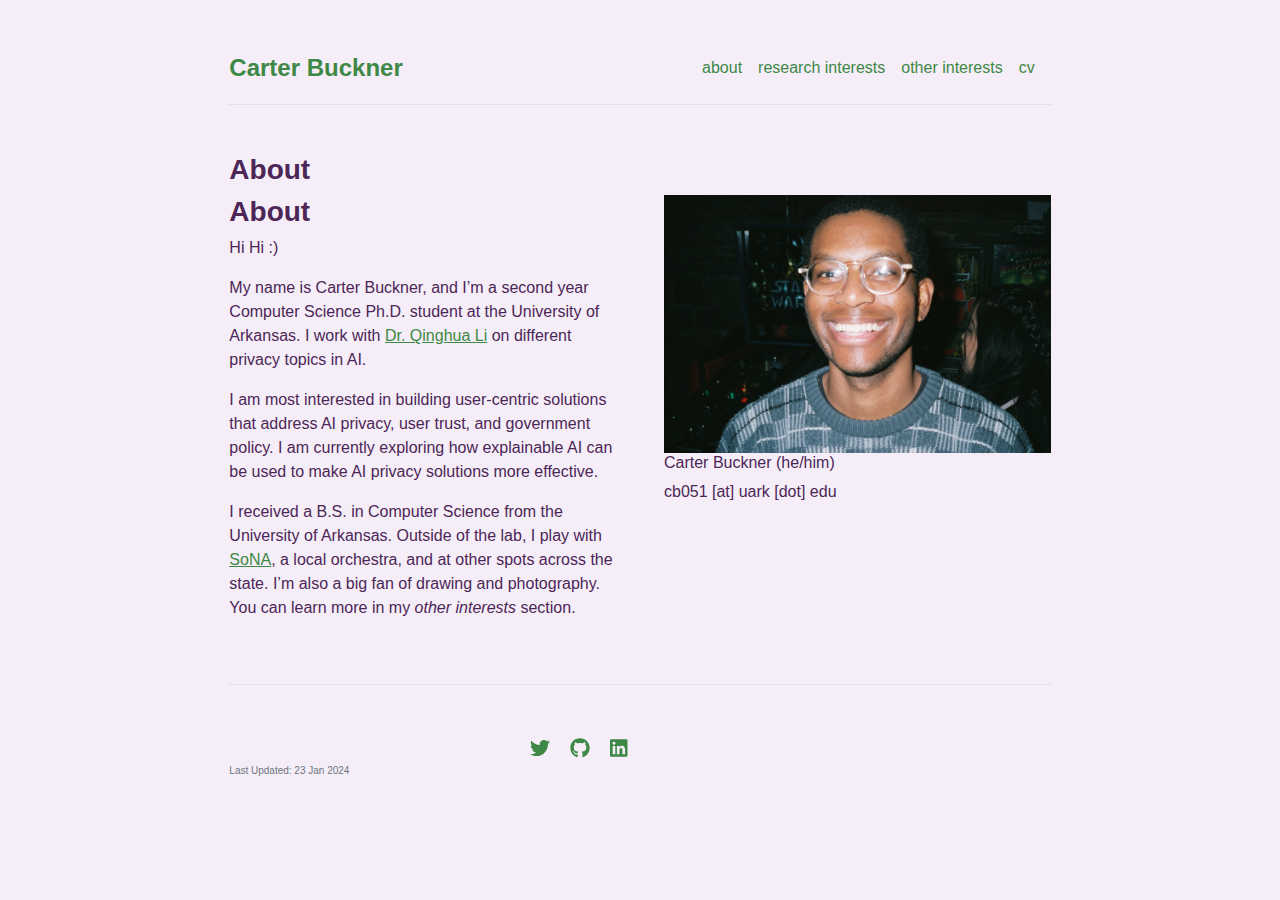
==== about/index.html @ 61b587fc "added sitemap" ====
<!DOCTYPE html>
<html lang="en-US">
  <head>
  <meta name="google-site-verification" content="55He4UuFgw5uAUgKMU8V-gF5ZSq__L8Th7u3SWeIK7E" />
  <meta name="viewport" content="width=device-width, initial-scale=1">
  <meta charset="utf-8">
  <title>About | Carter Buckner</title>
  <link rel="stylesheet" href="/assets/libs/bootstrap/bootstrap.min.css">
  <script defer src="/assets/libs/fontawesome/all.min.js"></script>
  <link rel="stylesheet" href="/assets/css/main.css">
  <link rel="apple-touch-icon" sizes="152x152" href="/assets/apple-icon-152x152.png">
  <link rel="shortcut icon" href="/assets/favicon.ico">
  <link rel="preconnect" href="https://fonts.gstatic.com">
    <link href="https://fonts.googleapis.com/css2?family=Roboto:ital,wght@0,300;0,400;0,700;1,400&display=swap" rel="stylesheet">
</head>

  <body>
    <div class="col-lg-8 mx-auto p-3 py-md-5">
      <header class="d-flex flex-column flex-md-row align-items-center pb-3 mb-5 border-bottom">
  <div>
    <a href="/" class="d-flex align-items-center text-decoration-none">
      <span class="fs-4 fw-bold">Carter Buckner</span>
    </a>
<!--    <a href="/" class="d-flex align-items-center text-decoration-none">-->
<!--      <span>My name is Carter Buckner. I work with Qinghua Li on different privacy topics in AI.</span>-->
<!--    </a>-->
  </div>
  <nav class="d-inline-flex mt-2 mt-md-0 ms-md-auto">
    
      <a class="me-3 py-2 text-decoration-none" href="/">about</a>
    
      <a class="me-3 py-2 text-decoration-none" href="/research_interests/">research interests</a>
    
      <a class="me-3 py-2 text-decoration-none" href="/other_interests/">other interests</a>
    
      <a class="me-3 py-2 text-decoration-none" href="/cv/">cv</a>
    
  </nav>
</header>

      <div>
        <h3 class="fw-bold">About</h3>
      </div>
      <div>
        <div class="row g-5 mb-5">
  <div class="col-md-6">
    <h3 class="fw-bold">About</h3>
    <p>Hi Hi :)</p>

<p>My name is Carter Buckner, and I’m a second year Computer Science Ph.D. student at the University of Arkansas. I work with <a href="http://csce.uark.edu/~qinghual/">Dr. Qinghua Li</a> on different privacy topics in AI.</p>

<p>I am most interested in building user-centric solutions that address AI privacy, user trust, and government policy. I am currently exploring how explainable AI can be used to make AI privacy solutions more effective.</p>

<p>I received a B.S. in Computer Science from the University of Arkansas. Outside of the lab, I play with <a href="https://www.sonamusic.org/">SoNA</a>, a local orchestra, and at other spots across the state. I’m also a big fan of drawing and photography. You can learn more in my <em>other interests</em> section.</p>

  </div>
  <div class="col-md-6">
    <img src="/images/carter_buckner.jpeg" alt="Home" width="100%">
      <h6>Carter Buckner (he/him)</h6>
      cb051 [at] uark [dot] edu
  </div>
<!--  <div class="right_picture_title">-->
<!--    <h6>Carter Buckner (he/him)</h6>-->
<!--    cb051 [at] uark [dot] edu-->
<!--  </div>-->
</div>

<!--<div class="row g-5 mb-5">
  <div>
    <h3 class="fw-bold border-bottom pb-3 mb-5">Publications</h3>
    
      
    
  </div>
</div>
-->

<!--<div class="row g-5 mb-5">-->
<!--  <div class="col-md-12">-->
<!--    <h3 class="fw-bold border-bottom pb-3 mb-5">Updates</h3>-->
<!--    -->
<!--  </div>-->
<!--</div>-->


      </div>
      <footer class="pt-5 my-5 text-muted border-top">
  <div class="row">
    <div class="col-md-6 text-end social-media-icons">
      
        <a href="https://www.twitter.com/carterbuckner13" class="ms-3 fs-5"><i class="fab fa-twitter"></i></a>
      
        <a href="https://www.github.com/cb051" class="ms-3 fs-5"><i class="fab fa-github"></i></a>
      
        <a href="https://www.linkedin.com/carterbuckner" class="ms-3 fs-5"><i class="fab fa-linkedin"></i></a>
      
    </div>
    <p class="small-text">Last Updated: 23 Jan 2024</p>
  </div>
</footer>

    </div>
  </body>
</html>
---- assets/css/main.css ----
/* CURRENT THEME */
/* DEFAULT THEME
$backgroundColor: #ffffff;
$bodyColor: #000000;

$bodyFont: -apple-system,BlinkMacSystemFont,"Segoe UI",Helvetica,Arial,sans-serif,"Apple Color Emoji","Segoe UI Emoji","Segoe UI Symbol";
$linkColor: #212529 !important;
*/
body {
  background: #F5EEF8;
  color: #4C2656;
  font-family: -apple-system, BlinkMacSystemFont, "Segoe UI", Helvetica, Arial, sans-serif, "Apple Color Emoji", "Segoe UI Emoji", "Segoe UI Symbol";
}

body a {
  color: #3E8846 !important;
}

.right_picture_title {
  text-align: right;
}

.small-text {
  font-size: 10px;
}

/*# sourceMappingURL=main.css.map */
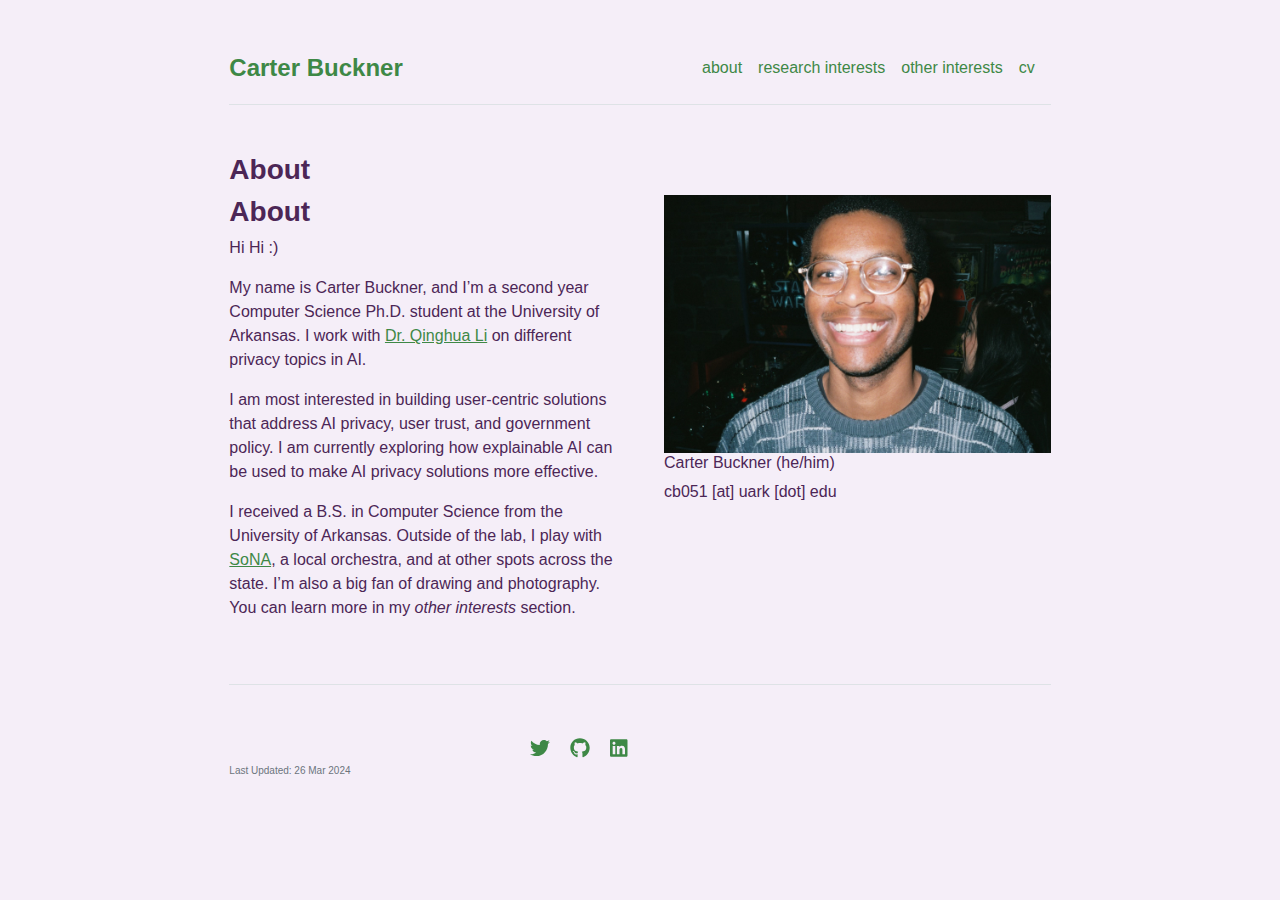
==== commit b9cc289f: "updated cv" ====
--- a/about/index.html
+++ b/about/index.html
@@ -4,7 +4,10 @@
   <meta name="google-site-verification" content="55He4UuFgw5uAUgKMU8V-gF5ZSq__L8Th7u3SWeIK7E" />
   <meta name="viewport" content="width=device-width, initial-scale=1">
   <meta charset="utf-8">
-  <title>About | Carter Buckner</title>
+  
+    <title>About | Carter Buckner</title>
+  
+  
   <link rel="stylesheet" href="/assets/libs/bootstrap/bootstrap.min.css">
   <script defer src="/assets/libs/fontawesome/all.min.js"></script>
   <link rel="stylesheet" href="/assets/css/main.css">
@@ -95,7 +98,7 @@
         <a href="https://www.linkedin.com/carterbuckner" class="ms-3 fs-5"><i class="fab fa-linkedin"></i></a>
       
     </div>
-    <p class="small-text">Last Updated: 23 Jan 2024</p>
+    <p class="small-text">Last Updated: 26 Mar 2024</p>
   </div>
 </footer>
 
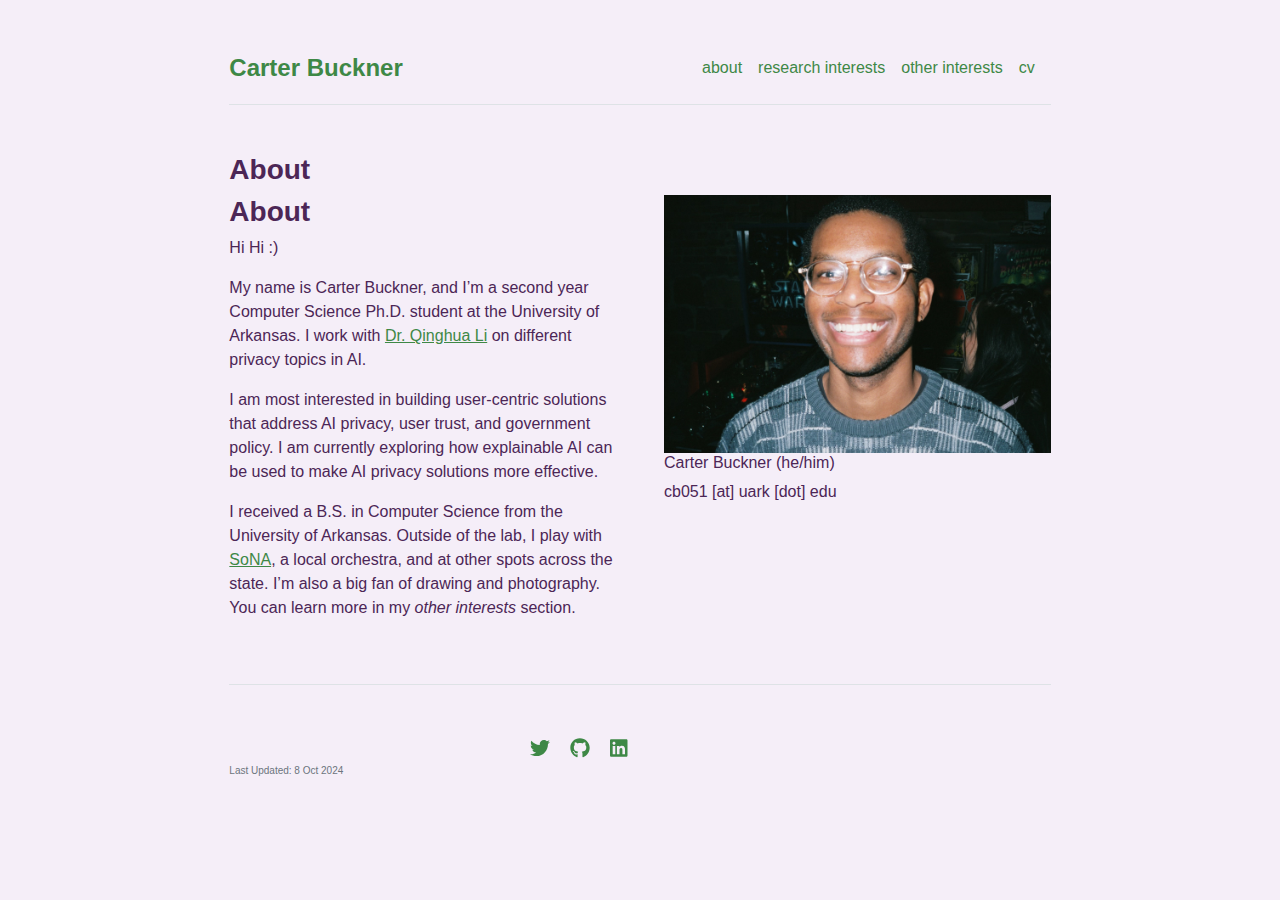
==== commit 2b958507: "web update" ====
--- a/about/index.html
+++ b/about/index.html
@@ -98,7 +98,7 @@
         <a href="https://www.linkedin.com/carterbuckner" class="ms-3 fs-5"><i class="fab fa-linkedin"></i></a>
       
     </div>
-    <p class="small-text">Last Updated: 26 Mar 2024</p>
+    <p class="small-text">Last Updated: 8 Oct 2024</p>
   </div>
 </footer>
 
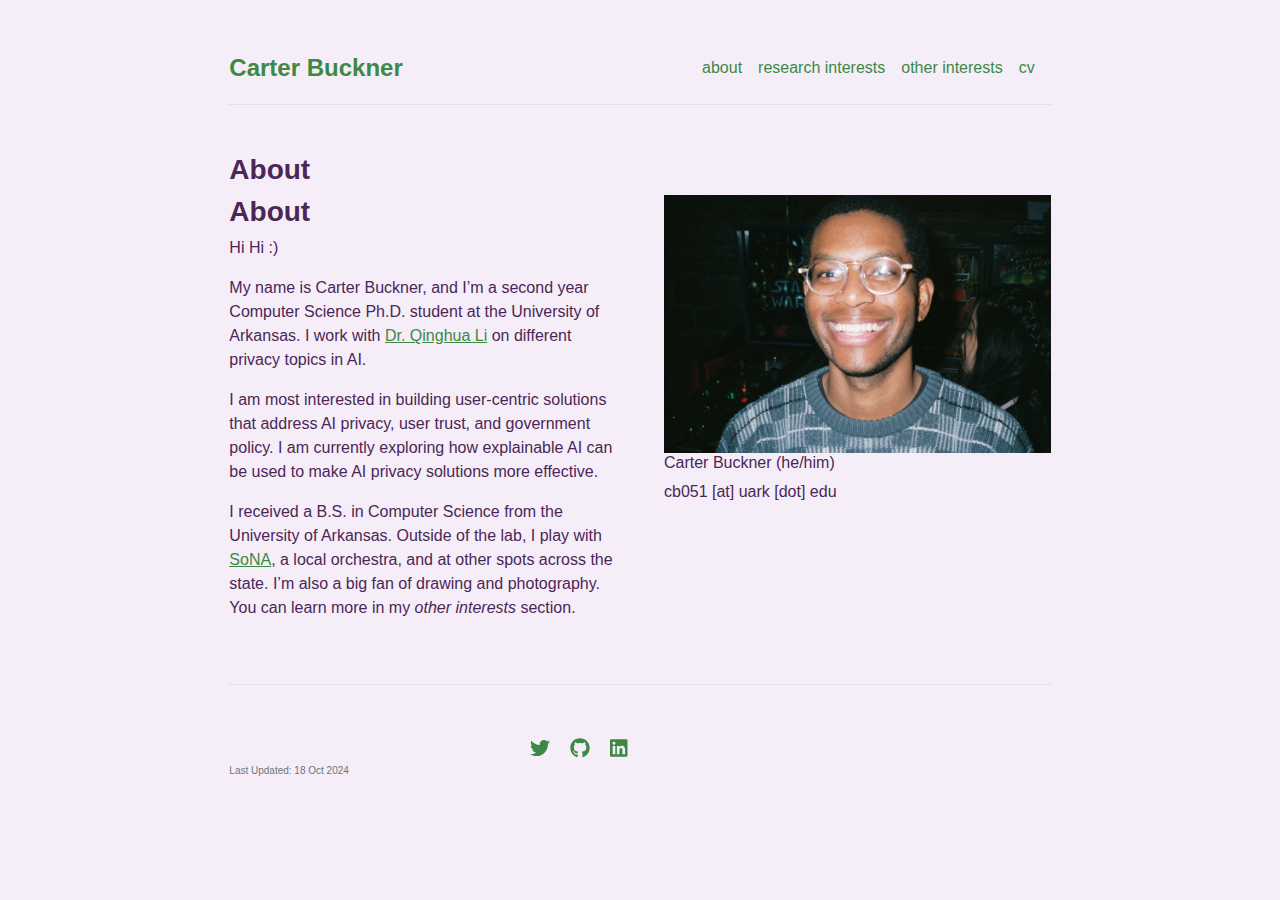
==== commit d98f696c: "web update" ====
--- a/about/index.html
+++ b/about/index.html
@@ -98,7 +98,7 @@
         <a href="https://www.linkedin.com/carterbuckner" class="ms-3 fs-5"><i class="fab fa-linkedin"></i></a>
       
     </div>
-    <p class="small-text">Last Updated: 8 Oct 2024</p>
+    <p class="small-text">Last Updated: 18 Oct 2024</p>
   </div>
 </footer>
 
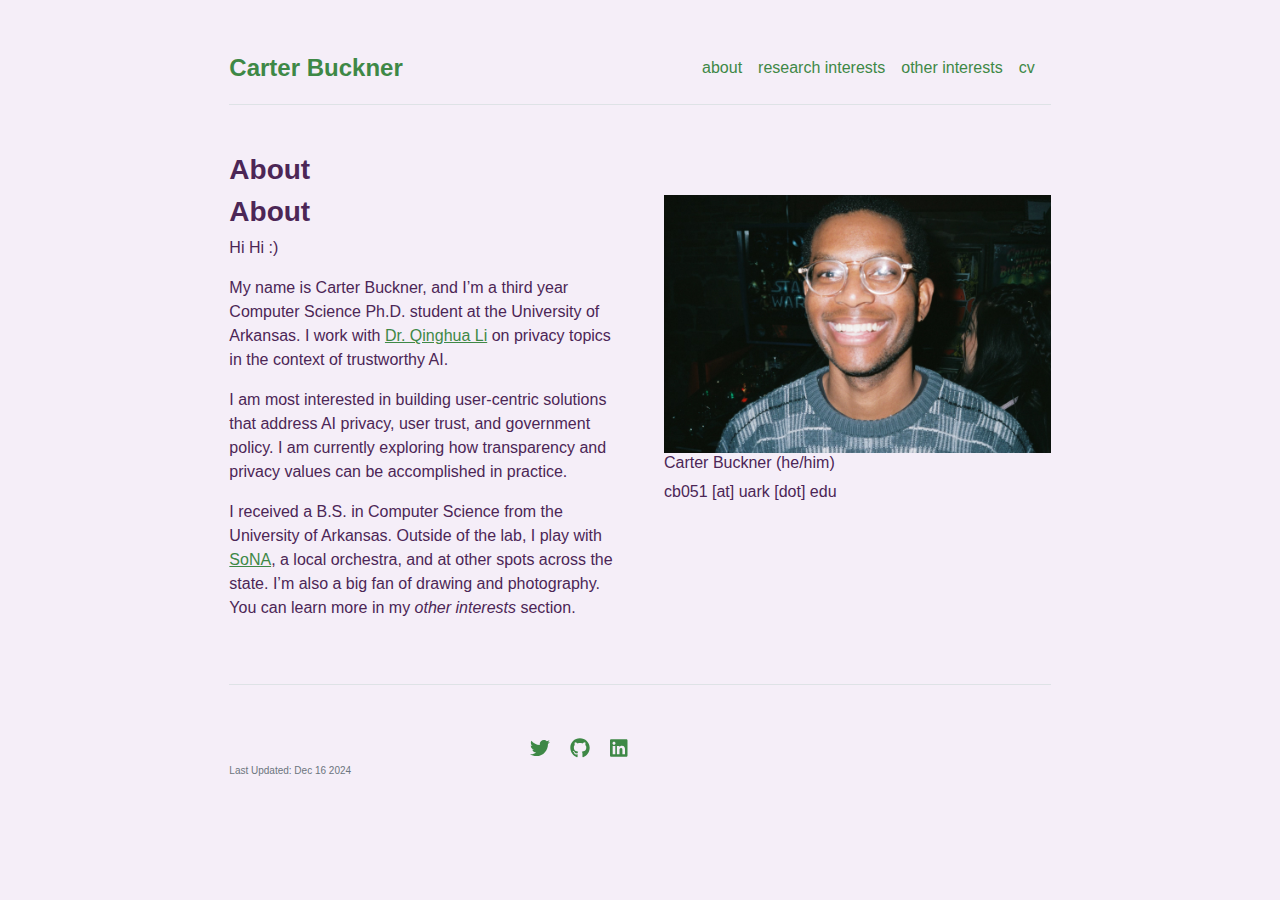
==== commit ea1171c2: "site update" ====
--- a/about/index.html
+++ b/about/index.html
@@ -50,9 +50,9 @@
     <h3 class="fw-bold">About</h3>
     <p>Hi Hi :)</p>
 
-<p>My name is Carter Buckner, and I’m a second year Computer Science Ph.D. student at the University of Arkansas. I work with <a href="http://csce.uark.edu/~qinghual/">Dr. Qinghua Li</a> on different privacy topics in AI.</p>
+<p>My name is Carter Buckner, and I’m a third year Computer Science Ph.D. student at the University of Arkansas. I work with <a href="http://csce.uark.edu/~qinghual/">Dr. Qinghua Li</a> on privacy topics in the context of trustworthy AI.</p>
 
-<p>I am most interested in building user-centric solutions that address AI privacy, user trust, and government policy. I am currently exploring how explainable AI can be used to make AI privacy solutions more effective.</p>
+<p>I am most interested in building user-centric solutions that address AI privacy, user trust, and government policy. I am currently exploring how transparency and privacy values can be accomplished in practice.</p>
 
 <p>I received a B.S. in Computer Science from the University of Arkansas. Outside of the lab, I play with <a href="https://www.sonamusic.org/">SoNA</a>, a local orchestra, and at other spots across the state. I’m also a big fan of drawing and photography. You can learn more in my <em>other interests</em> section.</p>
 
@@ -98,7 +98,7 @@
         <a href="https://www.linkedin.com/carterbuckner" class="ms-3 fs-5"><i class="fab fa-linkedin"></i></a>
       
     </div>
-    <p class="small-text">Last Updated: 18 Oct 2024</p>
+    <p class="small-text">Last Updated: Dec 16 2024</p>
   </div>
 </footer>
 
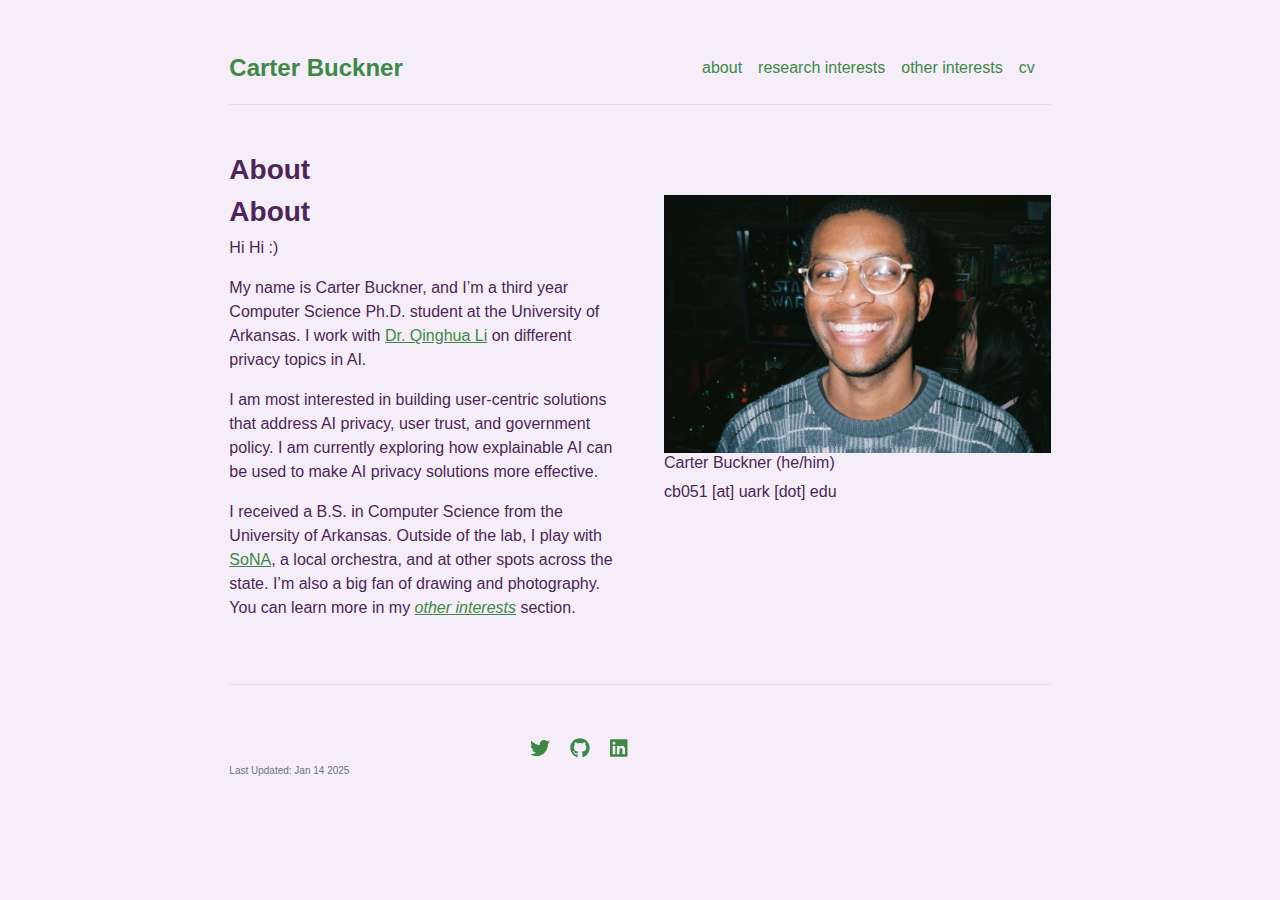
==== commit b25b5b88: "web update" ====
--- a/about/index.html
+++ b/about/index.html
@@ -50,11 +50,11 @@
     <h3 class="fw-bold">About</h3>
     <p>Hi Hi :)</p>
 
-<p>My name is Carter Buckner, and I’m a third year Computer Science Ph.D. student at the University of Arkansas. I work with <a href="http://csce.uark.edu/~qinghual/">Dr. Qinghua Li</a> on privacy topics in the context of trustworthy AI.</p>
+<p>My name is Carter Buckner, and I’m a third year Computer Science Ph.D. student at the University of Arkansas. I work with <a href="http://csce.uark.edu/~qinghual/">Dr. Qinghua Li</a> on different privacy topics in AI.</p>
 
-<p>I am most interested in building user-centric solutions that address AI privacy, user trust, and government policy. I am currently exploring how transparency and privacy values can be accomplished in practice.</p>
+<p>I am most interested in building user-centric solutions that address AI privacy, user trust, and government policy. I am currently exploring how explainable AI can be used to make AI privacy solutions more effective.</p>
 
-<p>I received a B.S. in Computer Science from the University of Arkansas. Outside of the lab, I play with <a href="https://www.sonamusic.org/">SoNA</a>, a local orchestra, and at other spots across the state. I’m also a big fan of drawing and photography. You can learn more in my <em>other interests</em> section.</p>
+<p>I received a B.S. in Computer Science from the University of Arkansas. Outside of the lab, I play with <a href="https://www.sonamusic.org/">SoNA</a>, a local orchestra, and at other spots across the state. I’m also a big fan of drawing and photography. You can learn more in my <a href="/other_interests/"><em>other interests</em></a> section.</p>
 
   </div>
   <div class="col-md-6">
@@ -98,7 +98,7 @@
         <a href="https://www.linkedin.com/carterbuckner" class="ms-3 fs-5"><i class="fab fa-linkedin"></i></a>
       
     </div>
-    <p class="small-text">Last Updated: Dec 16 2024</p>
+    <p class="small-text">Last Updated: Jan 14 2025</p>
   </div>
 </footer>
 
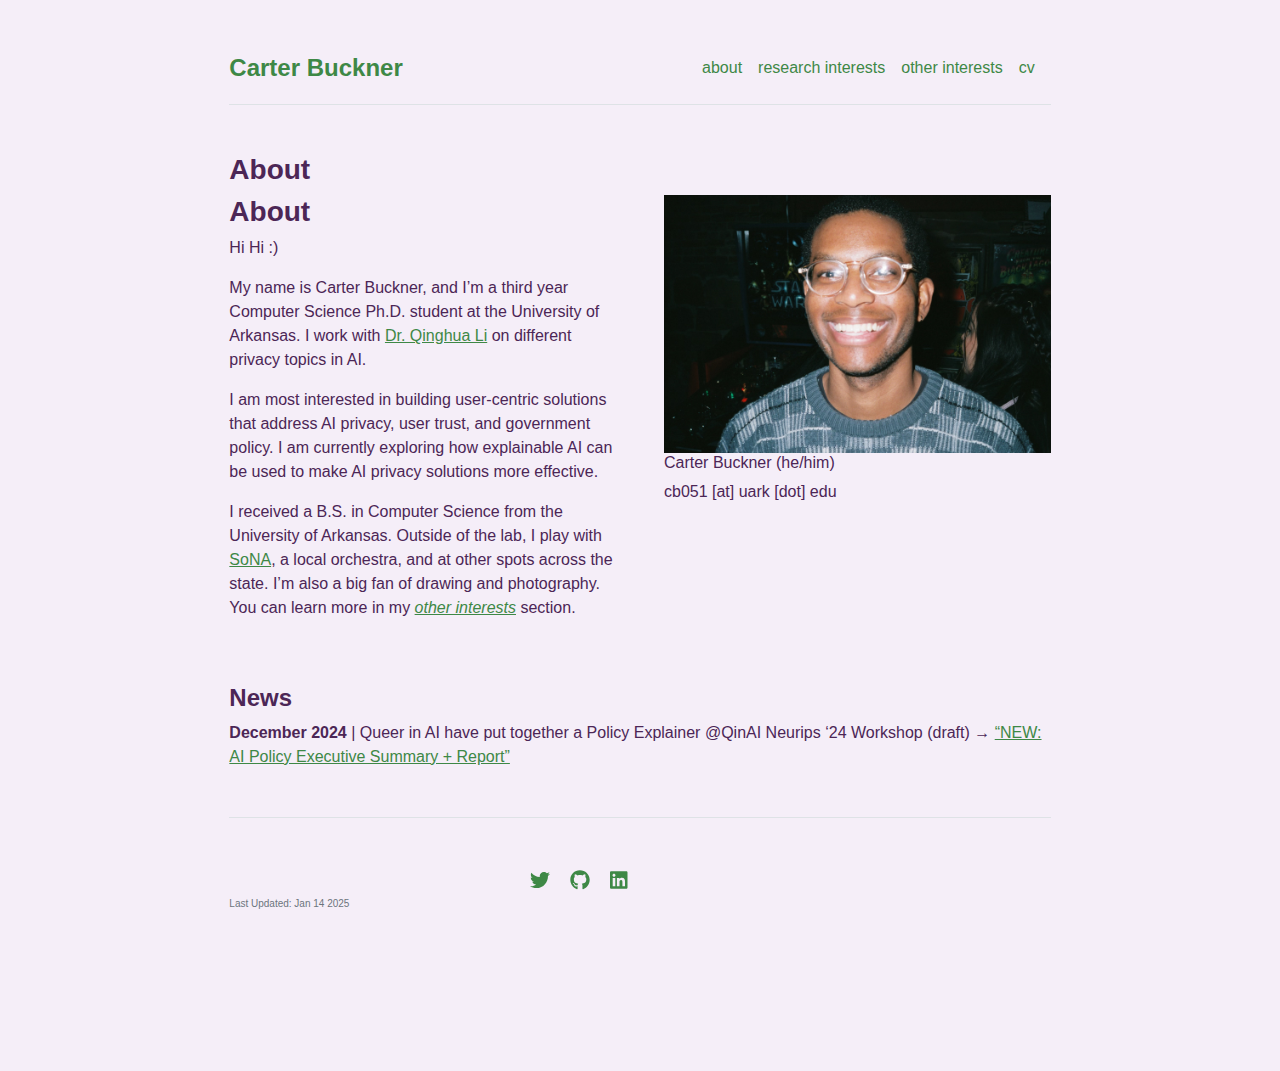
==== commit 66d0d6cd: "web update" ====
--- a/about/index.html
+++ b/about/index.html
@@ -25,7 +25,7 @@
       <span class="fs-4 fw-bold">Carter Buckner</span>
     </a>
 <!--    <a href="/" class="d-flex align-items-center text-decoration-none">-->
-<!--      <span>My name is Carter Buckner. I work with Qinghua Li on different privacy topics in AI.</span>-->
+<!--      <span>My name is Carter Buckner, and I’m a third year Computer Science Ph.D. student at the University of Arkansas. I work with Dr. Qinghua Li on different privacy topics in AI.</span>-->
 <!--    </a>-->
   </div>
   <nav class="d-inline-flex mt-2 mt-md-0 ms-md-auto">
@@ -62,28 +62,20 @@
       <h6>Carter Buckner (he/him)</h6>
       cb051 [at] uark [dot] edu
   </div>
-<!--  <div class="right_picture_title">-->
-<!--    <h6>Carter Buckner (he/him)</h6>-->
-<!--    cb051 [at] uark [dot] edu-->
-<!--  </div>-->
 </div>
+<div class="row g-5 mb-5">
+  <divclass="col-md-12">
+    <h4 class="fw-bold">News</h4>
+<div>
+    
+    
+<p><strong>December 2024</strong> | Queer in AI have put together a Policy Explainer @QinAI Neurips ‘24 Workshop (draft) → <a href="https://www.queerinai.com/policy-research">“NEW: AI Policy Executive Summary + Report”</a></p>
 
-<!--<div class="row g-5 mb-5">
-  <div>
-    <h3 class="fw-bold border-bottom pb-3 mb-5">Publications</h3>
-    
-      
-    
+
+
+<div>
   </div>
-</div>
--->
 
-<!--<div class="row g-5 mb-5">-->
-<!--  <div class="col-md-12">-->
-<!--    <h3 class="fw-bold border-bottom pb-3 mb-5">Updates</h3>-->
-<!--    -->
-<!--  </div>-->
-<!--</div>-->
 
 
       </div>
@@ -95,7 +87,7 @@
       
         <a href="https://www.github.com/cb051" class="ms-3 fs-5"><i class="fab fa-github"></i></a>
       
-        <a href="https://www.linkedin.com/carterbuckner" class="ms-3 fs-5"><i class="fab fa-linkedin"></i></a>
+        <a href="https://www.linkedin.com/in/carterbuckner/" class="ms-3 fs-5"><i class="fab fa-linkedin"></i></a>
       
     </div>
     <p class="small-text">Last Updated: Jan 14 2025</p>
